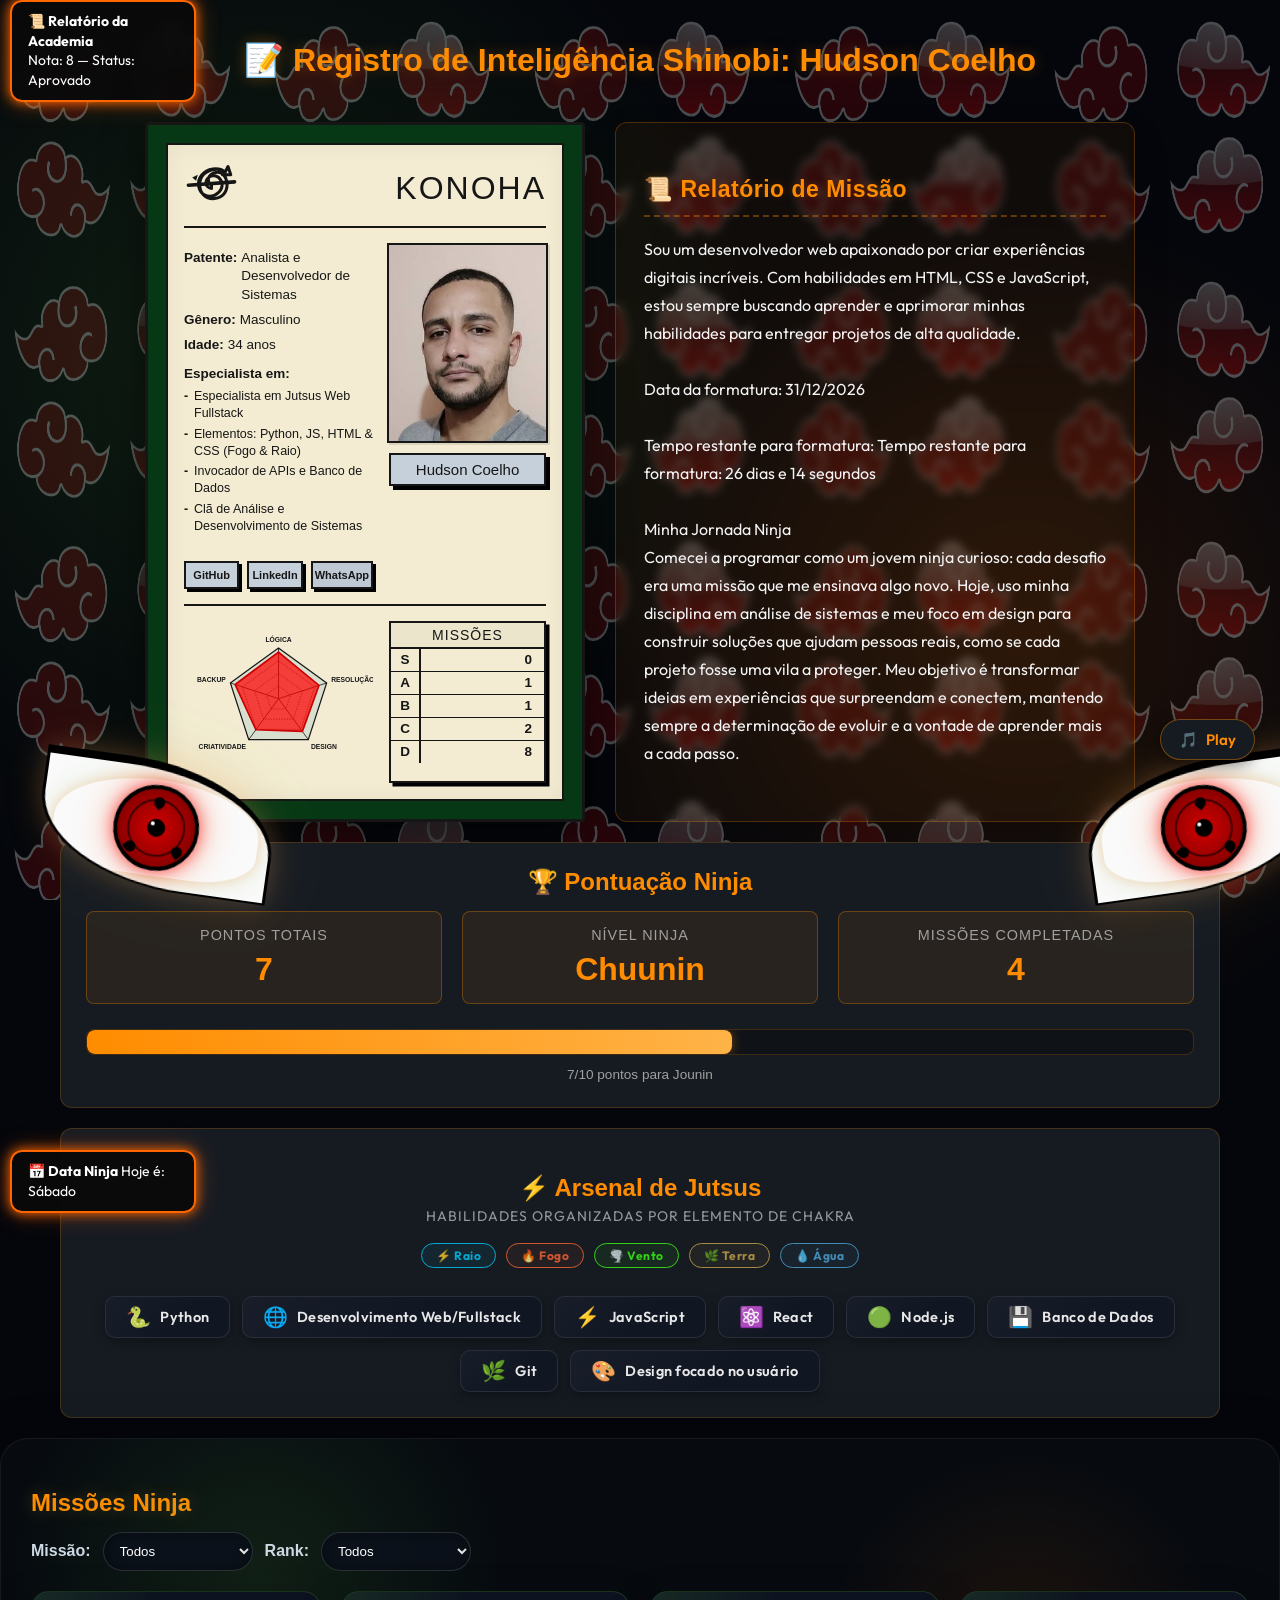
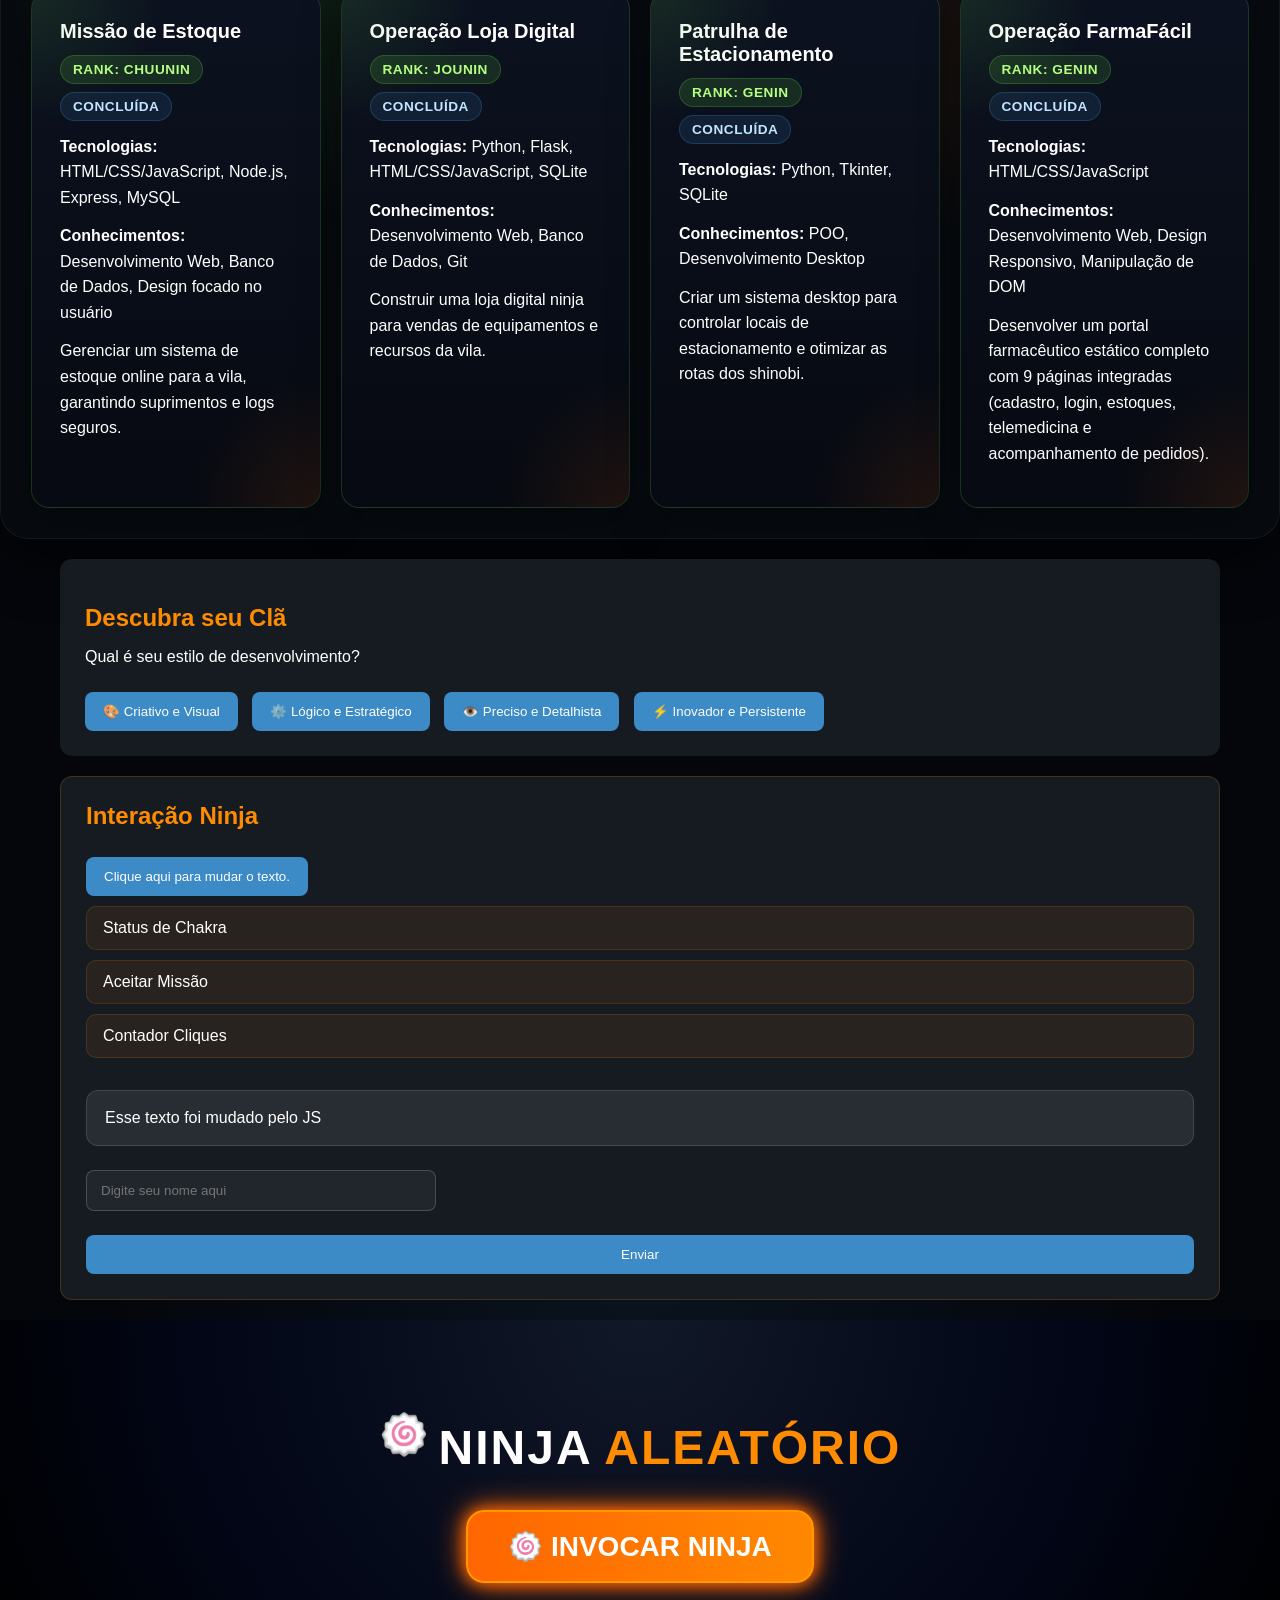
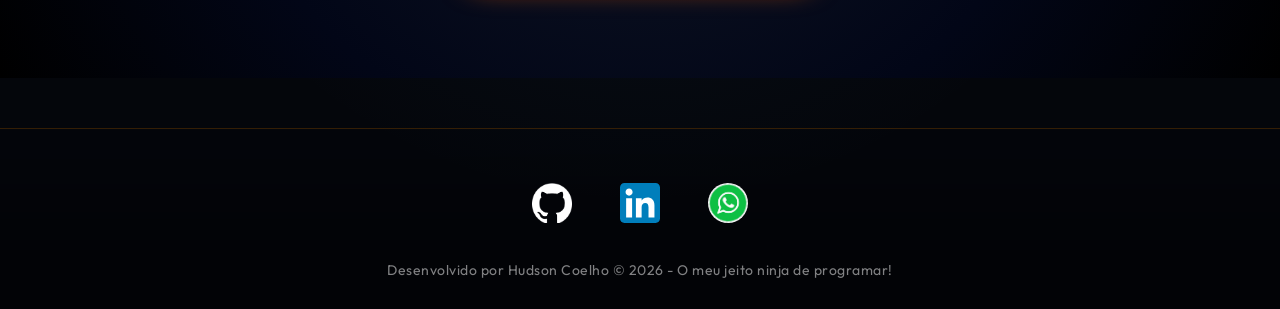
==== Portfolio/index.html @ ee10dd97 "Move index.html para a raiz do Portfolio" ====
<!doctype html>
<html lang="pt-br">
  <head>
    <meta charset="UTF-8" />
    <meta name="viewport" content="width=device-width, initial-scale=1.0" />
    <title>Hudson Coelho</title>

    <link rel="stylesheet" href="/Portfolio/styles/styles.css" />
  </head>

  <body>
    <h1 class="main-dashboard-title">
      📝 Registro de Inteligência Shinobi: Hudson Coelho
    </h1>
    <div class="dashboard-container">
      <header class="databook-frame-container">
        <div class="databook-card">
          <!-- Cabeçalho do Card (Logo e Título) -->
          <div class="databook-header">
            <div class="databook-village-symbol">
              <svg
                viewBox="0 0 100 100"
                class="konoha-svg"
                xmlns="http://www.w3.org/2000/svg"
              >
                <path
                  d="M 50,50 C 45,50 40,45 40,40 C 40,32 48,25 56,27 C 66,29 72,40 68,50 C 64,60 50,68 38,62 C 26,56 22,38 32,26 C 42,14 62,10 75,20 L 80,10 L 85,25 L 70,25 L 75,20 C 64,12 46,14 36,24 C 26,34 26,52 36,62 C 46,72 66,70 74,58 C 82,46 78,28 68,22 C 60,18 48,22 45,30 C 42,38 48,44 50,42 Z"
                  fill="none"
                  stroke="#161616"
                  stroke-width="5.5"
                  stroke-linecap="round"
                  stroke-linejoin="round"
                />
                <polygon points="22,36 15,30 25,25" fill="#161616" />
                <line
                  x1="8"
                  y1="44"
                  x2="92"
                  y2="38"
                  stroke="#161616"
                  stroke-width="6.5"
                  stroke-linecap="round"
                />
              </svg>
            </div>
            <div class="databook-title">KONOHA</div>
          </div>

          <!-- Corpo do Card -->
          <div class="databook-body">
            <!-- Coluna Esquerda: Informações e Links de Equipe -->
            <div class="databook-left-col">
              <div class="databook-info">
                <p>
                  <span class="info-label">Patente:</span>
                  <span id="tituloProfissional" class="info-text"></span>
                </p>
                <p>
                  <span class="info-label">Gênero:</span>
                  <span class="info-text">Masculino</span>
                </p>
                <p>
                  <span class="info-label">Idade:</span>
                  <span class="info-text">34 anos</span>
                </p>

                <div class="databook-special">
                  <span class="special-title">Especialista em:</span>
                  <ul class="special-list">
                    <li>Especialista em Jutsus Web Fullstack</li>
                    <li>Elementos: Python, JS, HTML & CSS (Fogo & Raio)</li>
                    <li>Invocador de APIs e Banco de Dados</li>
                    <li>Clã de Análise e Desenvolvimento de Sistemas</li>
                  </ul>
                </div>
              </div>

              <!-- Links Sociais Estilizados -->
              <div class="databook-team">
                <a
                  href="https://github.com/hudsoncoelho"
                  target="_blank"
                  rel="noopener noreferrer"
                  class="team-member-card"
                  title="Ver GitHub (Sakura)"
                >
                  <span>GitHub</span>
                </a>
                <a
                  href="https://www.linkedin.com/in/hudson-coelho-silva"
                  target="_blank"
                  rel="noopener noreferrer"
                  class="team-member-card"
                  title="Ver LinkedIn"
                >
                  <span>LinkedIn</span>
                </a>
                <a
                  href="https://wa.me/5537999538632"
                  target="_blank"
                  rel="noopener noreferrer"
                  class="team-member-card team-member-blank"
                  title="Falar no WhatsApp"
                >
                  <span>WhatsApp</span>
                </a>
              </div>
            </div>

            <!-- Coluna Direita: Foto de Perfil e Placa de Nome -->
            <div class="databook-right-col">
              <div class="databook-photo-container">
                <img src="/Portfolio/img/perfil.jpg" alt="Hudson Coelho" />
              </div>
              <div class="databook-name-plate">
                <span id="meuNome"></span>
              </div>
            </div>
          </div>

          <!-- Rodapé do Card (Gráfico de Habilidades & Missões) -->
          <div class="databook-footer">
            <!-- Gráfico Pentagonal de Habilidades (Radar Chart) -->
            <div class="databook-radar-container">
              <svg viewBox="-40 -15 280 240" class="radar-svg">
                <!-- Grade do pentágono: Nível 4 (Externo) -->
                <polygon
                  points="100,25 171.3,76.8 144.1,160.7 55.9,160.7 28.7,76.8"
                  fill="rgba(196, 214, 204, 0.55)"
                  stroke="#161616"
                  stroke-width="1.8"
                />
                <!-- Grade do pentágono: Nível 3 -->
                <polygon
                  points="100,43.75 153.5,82.6 133.1,145.5 66.9,145.5 46.5,82.6"
                  fill="none"
                  stroke="#161616"
                  stroke-width="1"
                  stroke-dasharray="2,2"
                />
                <!-- Grade do pentágono: Nível 2 -->
                <polygon
                  points="100,62.5 135.7,88.4 122,130.3 78,130.3 64.3,88.4"
                  fill="none"
                  stroke="#161616"
                  stroke-width="1"
                  stroke-dasharray="2,2"
                />
                <!-- Grade do pentágono: Nível 1 -->
                <polygon
                  points="100,81.25 117.8,94.2 111,115.2 89,115.2 82.2,94.2"
                  fill="none"
                  stroke="#161616"
                  stroke-width="1"
                  stroke-dasharray="2,2"
                />

                <!-- Linhas de Eixo (Spokes) -->
                <line
                  x1="100"
                  y1="100"
                  x2="100"
                  y2="25"
                  stroke="#161616"
                  stroke-width="1.2"
                />
                <line
                  x1="100"
                  y1="100"
                  x2="171.3"
                  y2="76.8"
                  stroke="#161616"
                  stroke-width="1.2"
                />
                <line
                  x1="100"
                  y1="100"
                  x2="144.1"
                  y2="160.7"
                  stroke="#161616"
                  stroke-width="1.2"
                />
                <line
                  x1="100"
                  y1="100"
                  x2="55.9"
                  y2="160.7"
                  stroke="#161616"
                  stroke-width="1.2"
                />
                <line
                  x1="100"
                  y1="100"
                  x2="28.7"
                  y2="76.8"
                  stroke="#161616"
                  stroke-width="1.2"
                />

                <!-- Polígono Vermelho das Estatísticas Reais -->
                <polygon
                  id="radar-value-poly"
                  points="100,32.5 157.1,81.5 137,151 66.5,146.1 32.9,78.2"
                  fill="rgba(255, 0, 0, 0.72)"
                  stroke="#cc0000"
                  stroke-width="2.5"
                  stroke-linejoin="round"
                />

                <!-- Rótulos dos Eixos (Textos) -->
                <text x="100" y="16" text-anchor="middle" class="radar-label">
                  LÓGICA
                </text>
                <text x="178" y="75" text-anchor="start" class="radar-label">
                  RESOLUÇÃO DE PROBLEMAS
                </text>
                <text x="148" y="174" text-anchor="start" class="radar-label">
                  DESIGN
                </text>
                <text x="52" y="174" text-anchor="end" class="radar-label">
                  CRIATIVIDADE
                </text>
                <text x="22" y="75" text-anchor="end" class="radar-label">
                  BACKUP
                </text>
              </svg>
            </div>

            <!-- Tabela de Missões -->
            <div class="databook-missions-container">
              <div class="missions-title">MISSÕES</div>
              <table class="missions-table">
                <tbody>
                  <tr>
                    <td class="m-rank">S</td>
                    <td id="m-s-count" class="m-val">0</td>
                  </tr>
                  <tr>
                    <td class="m-rank">A</td>
                    <td id="m-a-count" class="m-val">0</td>
                  </tr>
                  <tr>
                    <td class="m-rank">B</td>
                    <td id="m-b-count" class="m-val">0</td>
                  </tr>
                  <tr>
                    <td class="m-rank">C</td>
                    <td id="m-c-count" class="m-val">0</td>
                  </tr>
                  <tr>
                    <td class="m-rank">D</td>
                    <td id="m-d-count" class="m-val">0</td>
                  </tr>
                </tbody>
              </table>
            </div>
          </div>
        </div>
      </header>

      <main class="bio-main-col">
        <section id="bioCompleto">
          <div class="bio-wrapper">
            <h2 class="bio-destaque-titulo">📜 Relatório de Missão</h2>
            <p id="textoBioCompleto"></p>
          </div>
        </section>
      </main>
    </div>

    <section id="pontuacao-ninja">
      <h2>🏆 Pontuação Ninja</h2>
      <div class="ninja-stats">
        <div class="stat-box">
          <p class="stat-label">Pontos Totais</p>
          <p class="stat-valor" id="pontosTotais">0</p>
        </div>
        <div class="stat-box">
          <p class="stat-label">Nível Ninja</p>
          <p class="stat-valor" id="nivelNinja">Genin</p>
        </div>
        <div class="stat-box">
          <p class="stat-label">Missões Completadas</p>
          <p class="stat-valor" id="missoesCompletas">0</p>
        </div>
      </div>
      <div class="barra-progresso">
        <div class="barra-preenchida" id="barraProgresso"></div>
      </div>
      <p class="texto-progresso" id="textoProgresso"></p>
    </section>

    <section id="skills">
      <h2>⚡ Arsenal de Jutsus</h2>
      <p class="skills-subtitulo">
        Habilidades organizadas por Elemento de Chakra
      </p>
      <div class="skills-legenda">
        <span class="legenda-item legenda-raito">⚡ Raio</span>
        <span class="legenda-item legenda-katon">🔥 Fogo</span>
        <span class="legenda-item legenda-fuuton">🌪️ Vento</span>
        <span class="legenda-item legenda-doton">🌿 Terra</span>
        <span class="legenda-item legenda-suiton">💧 Água</span>
      </div>
      <div id="minhasSkills"></div>
    </section>

    <section id="projetos">
      <h2>Missões Ninja</h2>
      <div class="filtros-missao">
        <label for="filtroStatus">Missão:</label>
        <select id="filtroStatus">
          <option value="Todos">Todos</option>
        </select>

        <label for="filtroRank">Rank:</label>
        <select id="filtroRank">
          <option value="Todos">Todos</option>
        </select>
      </div>
      <div id="containerProjetos"></div>
    </section>

    <section id="quiz">
      <h2>Descubra seu Clã</h2>
      <p>Qual é seu estilo de desenvolvimento?</p>

      <button id="btn-visual">🎨 Criativo e Visual</button>
      <button id="btn-logica">⚙️ Lógico e Estratégico</button>
      <button id="btn-hyuga">👁️ Preciso e Detalhista</button>
      <button id="btn-uzumaki">⚡ Inovador e Persistente</button>

      <div id="resultado-quiz"></div>
    </section>
    <section id="interacao">
      <h2>Interação Ninja</h2>
      <button id="mudaTexto">Clique aqui para mudar o texto.</button>

      <div class="bloco-paragrafos">
        <p class="paragrafo">Status de Chakra</p>
        <p class="paragrafo">Aceitar Missão</p>
        <p class="paragrafo">Contador Cliques</p>
      </div>

      <div class="caixa-input">
        <div id="caixa">Sou uma caixa</div>
        <input
          type="text"
          id="nome"
          name="usuario"
          placeholder="Digite seu nome aqui"
        />
        <button id="enviar">Enviar</button>
      </div>
    </section>

    <section class="secaoNaruto">
      <div class="topoNaruto">
        <div class="simboloFolha">🍥</div>

        <h2>NINJA <span>ALEATÓRIO</span></h2>
      </div>

      <button id="btnNinja">🍥 INVOCAR NINJA</button>

      <p id="statusNinja"></p>

      <div id="ninja"></div>

      <div class="olhos">
        <div class="olho direito">
          <div class="sharingan">
            <div class="pupila"></div>
            <div class="tomoe t1"></div>
            <div class="tomoe t2"></div>
            <div class="tomoe t3"></div>
          </div>
        </div>
        <div class="olho esquerdo">
          <div class="sharingan">
            <div class="pupila"></div>
            <div class="tomoe t1"></div>
            <div class="tomoe t2"></div>
            <div class="tomoe t3"></div>
          </div>
        </div>
      </div>
    </section>

    <footer>
      <a
        href="https://github.com/hudsoncoelho"
        target="_blank"
        rel="noopener noreferrer"
      >
        <img src="/Portfolio/img/github-mark-white.png" alt="GitHub" />
      </a>

      <a
        href="https://www.linkedin.com/in/hudson-coelho-silva"
        target="_blank"
        rel="noopener noreferrer"
      >
        <img src="/Portfolio/img/LinkedIn_icon.svg" alt="LinkedIn" />
      </a>

      <a
        href="https://wa.me/5537999538632"
        target="_blank"
        rel="noopener noreferrer"
      >
        <img
          src="/Portfolio/img/whatsapp.jpg"
          alt="WhatsApp"
          style="border-radius: 50%"
        />
      </a>
    </footer>
    <div class="footer-bottom">
      <p>
        Desenvolvido por Hudson Coelho &copy; 2026 - O meu jeito ninja de
        programar!
      </p>
    </div>

    <!-- Controle de Música Ninja -->
    <audio id="bgMusic" loop>
      <source src="/Portfolio/audio/tema-pain.mp3" type="audio/mpeg" />
    </audio>
    <button id="btnMusic" class="music-btn" title="Tocar Tema do Pain">
      <span class="music-icon">🎵</span>
      <span class="music-text">Play</span>
    </button>

    <script src="/Portfolio/scripts/script.js"></script>
  </body>
</html>
---- Portfolio/styles/styles.css ----
@import url("https://fonts.googleapis.com/css2?family=Permanent+Marker&family=Outfit:wght@300;400;600;800&display=swap");

:root {
  --db-bg: #f3ecd2;
  --db-border: #161616;
  --db-green: #073815;
  --db-accent: #ff3b30;
  --db-blue-gray: #c5d0db;
  --db-font-brush: "Permanent Marker", cursive, sans-serif;
}

/* ───────────────── GERAL ───────────────── */

body {
  position: relative;
  color: white;
  background-color: #04060b;
  background-image:
    radial-gradient(
      circle at 20% 10%,
      rgba(91, 190, 66, 0.14),
      transparent 15%
    ),
    radial-gradient(
      circle at 80% 18%,
      rgba(255, 102, 0, 0.12),
      transparent 14%
    ),
    radial-gradient(circle at 50% 82%, rgba(60, 138, 198, 0.1), transparent 18%);
  font-family: Arial, sans-serif;
  margin: 0;
  padding: 0;
  min-height: 100vh;
  overflow-x: hidden;
}

body::before {
  content: "";
  position: fixed;
  inset: 0;
  background-image:
    linear-gradient(135deg, rgba(255, 255, 255, 0.03) 1px, transparent 1px),
    linear-gradient(225deg, rgba(255, 255, 255, 0.03) 1px, transparent 1px);
  opacity: 0.18;
  pointer-events: none;
  z-index: -2;
}

body::after {
  content: "";
  position: fixed;
  inset: 0;
  pointer-events: none;
  z-index: -1;
  background-image: url("../img/akatsuki-clouds.jpg");
  background-repeat: repeat;
  background-size: 260px 260px;
  background-position: center top;
  opacity: 0.28;
  filter: blur(0.6px);
  mix-blend-mode: screen;
}

/* ───────────────── CONTEÚDO ───────────────── */

main,
section {
  position: relative;
  padding: 30px 60px;
}

#bioCompleto {
  font-family: "Outfit", sans-serif;
  background: rgba(255, 140, 0, 0.08);
  border: 1px solid rgba(255, 140, 0, 0.2);
  border-radius: 24px;
  margin: 30px 60px;
  padding: 28px;
  box-shadow: 0 18px 45px rgba(0, 0, 0, 0.18);
}

#textoBioCompleto {
  white-space: pre-line;
  line-height: 1.75;
  color: #f4f4f4;
  margin: 0;
}

/* ───────────────── TÍTULOS ───────────────── */

h1 {
  color: #ff8c00;
  font-size: 42px;
  margin-bottom: 10px;
}

h2 {
  color: #ff8c00;
  margin-bottom: 15px;
}

/* ───────────────── LINKS ───────────────── */

a {
  color: white;
  text-decoration: none;
}

a:hover {
  color: #ff8c00;
}

/* ───────────────── QUIZ ───────────────── */

#quiz {
  background-color: #161b22;
  border-radius: 12px;
  margin: 20px 60px;
  padding: 25px;
}

#quiz button {
  padding: 12px 18px;
  margin-right: 10px;
  margin-top: 10px;

  border: none;
  border-radius: 8px;

  background-color: #3c8ac6;
  color: white;

  cursor: pointer;
  transition: 0.3s;
}

#quiz button:hover {
  background-color: #ff8c00;
}

#interacao {
  background-color: #161b22;
  border-radius: 12px;
  margin: 20px 60px;
  padding: 25px;
  border: 1px solid rgba(255, 140, 0, 0.2);
}

#interacao h2 {
  color: #ff8c00;
  margin-top: 0;
}

#interacao button,
#interacao input {
  margin-top: 12px;
}

#interacao button {
  padding: 12px 18px;
  border: none;
  border-radius: 8px;
  background-color: #3c8ac6;
  color: white;
  cursor: pointer;
  transition: 0.3s;
}

#interacao button:hover {
  background-color: #ff8c00;
}

#interacao input {
  display: block;
  width: 100%;
  max-width: 320px;
  padding: 12px 14px;
  margin-top: 12px;
  border-radius: 8px;
  border: 1px solid rgba(255, 255, 255, 0.18);
  background-color: rgba(255, 255, 255, 0.05);
  color: white;
}

.paragrafo {
  margin: 10px 0;
  padding: 12px 16px;
  background: rgba(255, 140, 0, 0.08);
  border: 1px solid rgba(255, 140, 0, 0.15);
  border-radius: 10px;
  cursor: pointer;
  transition:
    transform 0.2s ease,
    background-color 0.2s ease,
    color 0.2s ease;
}

.paragrafo:hover {
  transform: translateX(4px);
  background-color: rgba(255, 140, 0, 0.16);
}

.paragrafo.ativo {
  background-color: rgba(255, 102, 0, 0.3);
  color: #fff;
}

#caixa {
  margin-top: 16px;
  padding: 18px;
  border-radius: 12px;
  background: rgba(255, 255, 255, 0.08);
  border: 1px solid rgba(255, 255, 255, 0.12);
  color: #fff;
}

.caixa-input {
  margin-top: 16px;
  display: flex;
  flex-direction: column;
  gap: 12px;
}

/* ───────────────── PONTUAÇÃO NINJA ───────────────── */

#pontuacao-ninja {
  background-color: #161b22;
  border-radius: 12px;
  margin: 20px 60px;
  padding: 25px;
  border: 1px solid rgba(255, 140, 0, 0.2);
}

#pontuacao-ninja h2 {
  text-align: center;
  margin-top: 0;
  color: #ff8c00;
}

.ninja-stats {
  display: flex;
  gap: 20px;
  margin-bottom: 25px;
  justify-content: space-around;
}

.stat-box {
  background: rgba(255, 140, 0, 0.08);
  border: 1px solid rgba(255, 140, 0, 0.3);
  border-radius: 8px;
  padding: 15px 20px;
  text-align: center;
  flex: 1;
  min-width: 150px;
}

.stat-label {
  margin: 0;
  font-size: 0.9rem;
  color: #a0a0a0;
  text-transform: uppercase;
  letter-spacing: 1px;
}

.stat-valor {
  margin: 8px 0 0 0;
  font-size: 2rem;
  font-weight: bold;
  color: #ff8c00;
}

.barra-progresso {
  background-color: rgba(0, 0, 0, 0.3);
  border-radius: 8px;
  height: 24px;
  margin-bottom: 12px;
  overflow: hidden;
  border: 1px solid rgba(255, 140, 0, 0.2);
}

.barra-preenchida {
  background: linear-gradient(90deg, #ff8c00, #ffb347);
  height: 100%;
  width: 0%;
  transition: width 0.4s ease;
  border-radius: 8px;
  box-shadow: 0 0 12px rgba(255, 140, 0, 0.4);
}

.texto-progresso {
  text-align: center;
  font-size: 0.85rem;
  color: #a0a0a0;
  margin: 0;
}

/* ───────────────── SKILLS ───────────────── */

#minhasSkills {
  display: flex;
  flex-wrap: wrap;
  gap: 10px;
}

/* ───────────────── PROJETOS ───────────────── */

#containerProjetos {
  display: grid;

  grid-template-columns: repeat(auto-fit, minmax(280px, 1fr));

  gap: 20px;
}

#projetos h2 {
  color: #ff8c00;
}

.filtros-missao {
  display: flex;
  flex-wrap: wrap;
  gap: 12px;
  align-items: center;
  margin-bottom: 20px;
}

.filtros-missao label {
  color: #cdd9e5;
  font-weight: 600;
}

.filtros-missao select {
  background: rgba(12, 18, 28, 0.95);
  color: #fff;
  border: 1px solid rgba(255, 255, 255, 0.12);
  padding: 10px 12px;
  border-radius: 999px;
  min-width: 150px;
  box-shadow: inset 0 0 20px rgba(0, 0, 0, 0.35);
}

#projetos {
  background: rgba(8, 12, 18, 0.92);
  border: 1px solid rgba(255, 255, 255, 0.06);
  border-radius: 28px;
  box-shadow: 0 20px 60px rgba(0, 0, 0, 0.35);
  padding: 30px;
}

#projetos h2 {
  color: #ff8c00;
  text-shadow: 0 0 18px rgba(255, 209, 102, 0.25);
}

#projetos::before {
  content: "";
  position: absolute;
  inset: 0;
  pointer-events: none;
  background:
    radial-gradient(
      circle at 20% 20%,
      rgba(91, 190, 66, 0.12),
      transparent 22%
    ),
    radial-gradient(circle at 80% 30%, rgba(255, 102, 0, 0.1), transparent 18%);
  border-radius: 28px;
}

.filtros-missao {
  position: relative;
  z-index: 1;
}

/* ───────────────── CARDS ───────────────── */

.missao-card {
  position: relative;
  overflow: hidden;
  background: linear-gradient(
    180deg,
    rgba(12, 18, 32, 0.98),
    rgba(7, 10, 18, 0.95)
  );
  padding: 28px;
  border-radius: 18px;
  border: 1px solid rgba(91, 190, 66, 0.22);
  box-shadow: 0 18px 42px rgba(0, 0, 0, 0.35);
  transition:
    transform 0.35s ease,
    border-color 0.3s ease,
    box-shadow 0.3s ease;
  backdrop-filter: blur(4px);
}

.missao-card::before {
  content: "";
  position: absolute;
  inset: 0;
  background:
    radial-gradient(
      circle at top left,
      rgba(91, 190, 66, 0.14),
      transparent 22%
    ),
    radial-gradient(
      circle at bottom right,
      rgba(255, 102, 0, 0.1),
      transparent 22%
    );
  pointer-events: none;
}

.missao-card:hover {
  transform: translateY(-8px) scale(1.01);
  border-color: rgba(91, 190, 66, 0.5);
  box-shadow: 0 20px 54px rgba(0, 0, 0, 0.45);
}

.missao-header {
  display: flex;
  justify-content: space-between;
  align-items: flex-start;
  gap: 12px;
  flex-wrap: wrap;
}

.missao-header h3 {
  margin: 0;
  font-size: 1.25rem;
}

.missao-badges {
  display: flex;
  flex-wrap: wrap;
  gap: 8px;
}

.badge {
  display: inline-flex;
  align-items: center;
  justify-content: center;
  padding: 6px 12px;
  border-radius: 999px;
  font-size: 0.85rem;
  font-weight: 700;
  letter-spacing: 0.04em;
  text-transform: uppercase;
  border: 1px solid rgba(255, 255, 255, 0.12);
}

.badge-rank {
  background: rgba(91, 190, 66, 0.16);
  color: #b5ff82;
  border-color: rgba(91, 190, 66, 0.28);
}

.badge-status {
  background: rgba(60, 138, 198, 0.14);
  color: #c4e5ff;
  border-color: rgba(60, 138, 198, 0.28);
}

.badge-status.ativa {
  background: rgba(255, 102, 0, 0.16);
  color: #ffd98f;
  border-color: rgba(255, 102, 0, 0.28);
}

.badge-status.em-andamento {
  background: rgba(255, 255, 255, 0.08);
  color: #ffffff;
  border-color: rgba(255, 255, 255, 0.18);
}

.badge-status.concluida {
  background: rgba(0, 255, 112, 0.16);
  color: #8fff9b;
  border-color: rgba(0, 255, 112, 0.28);
}

.missao-detalhes p {
  margin: 0.8rem 0;
  line-height: 1.6;
}

/* ───────────────── FOOTER ───────────────── */

footer {
  display: flex;
  justify-content: center;
  align-items: center;

  margin-top: 40px;
  padding: 20px;
}

footer a {
  margin: 20px;
  text-align: center;
}

footer img {
  width: 40px;
  height: 40px;

  transition: 0.3s;
}

footer img:hover {
  transform: scale(1.1);
}

/* ───────────────── RESPONSIVIDADE ───────────────── */

@media (max-width: 768px) {
  main,
  section {
    padding: 20px;
  }

  #quiz {
    margin: 20px;
  }

  h1 {
    font-size: 32px;
  }
}

/* =========================
   DATABOOK CARD SYSTEM
   ========================= */

.databook-frame-container {
  display: flex;
  justify-content: center;
  align-items: center;
  padding: 18px;
  background-color: var(--db-green);
  border: 3px solid var(--db-border);
  max-width: 440px;
  margin: 30px auto;
  box-shadow: 0 15px 40px rgba(0, 0, 0, 0.5);
  border-radius: 4px;
}

.databook-card {
  width: 100%;
  background-color: var(--db-bg);
  border: 2px solid var(--db-border);
  padding: 16px;
  color: var(--db-border);
  box-shadow: inset 0 0 25px rgba(0, 0, 0, 0.05);
  position: relative;
  box-sizing: border-box;
}

/* HEADER SECTION (Logo & Title) */
.databook-header {
  display: flex;
  justify-content: space-between;
  align-items: center;
  border-bottom: 2px solid var(--db-border);
  padding-bottom: 10px;
  margin-bottom: 15px;
}

.databook-village-symbol {
  width: 55px;
  height: 55px;
  display: flex;
  align-items: center;
  justify-content: center;
}

.konoha-svg {
  width: 100%;
  height: 100%;
}

.databook-title {
  font-family: var(--db-font-brush);
  font-size: 32px;
  letter-spacing: 2px;
  color: var(--db-border);
  line-height: 1;
}

/* BODY SECTION */
.databook-body {
  display: flex;
  justify-content: space-between;
  gap: 16px;
  margin-bottom: 15px;
}

.databook-left-col {
  width: 53%;
  display: flex;
  flex-direction: column;
  justify-content: space-between;
}

.databook-right-col {
  width: 44%;
  display: flex;
  flex-direction: column;
  align-items: center;
  justify-content: flex-start;
}

/* INFO BLOCK */
.databook-info {
  font-family: "Arial", sans-serif;
  font-size: 13.5px;
  line-height: 1.4;
  color: var(--db-border);
  margin-bottom: 12px;
}

.databook-info p {
  margin: 6px 0;
  display: flex;
  justify-content: flex-start;
  align-items: baseline;
  gap: 4px;
}

.info-label {
  font-weight: bold;
}

.info-text {
  font-weight: normal;
}

/* SPECIAL ATTRIBUTES LIST */
.databook-special {
  margin-top: 10px;
  text-align: left;
}

.special-title {
  font-family: "Arial", sans-serif;
  font-weight: bold;
  display: block;
  margin-bottom: 4px;
}

.special-list {
  list-style-type: none;
  padding-left: 0;
  margin: 0;
  font-size: 12.5px;
  line-height: 1.35;
}

.special-list li {
  position: relative;
  padding-left: 10px;
  margin-bottom: 4px;
}

.special-list li::before {
  content: "-";
  position: absolute;
  left: 0;
  font-weight: bold;
}

/* TEAM MEMBER BOXES (Social Links) */
.databook-team {
  display: flex;
  gap: 8px;
  margin-top: 10px;
}

.team-member-card {
  flex: 1;
  background-color: var(--db-blue-gray);
  border: 2px solid var(--db-border);
  padding: 6px 2px;
  text-align: center;
  font-family: "Arial", sans-serif;
  font-weight: bold;
  font-size: 11px;
  color: var(--db-border) !important;
  box-shadow: 3px 3px 0px rgba(0, 0, 0, 1);
  text-decoration: none;
  transition: all 0.15s ease-in-out;
  display: flex;
  align-items: center;
  justify-content: center;
  white-space: nowrap;
}

.team-member-card span {
  color: var(--db-border) !important;
}

.team-member-card:hover {
  transform: translate(-1.5px, -1.5px);
  box-shadow: 4.5px 4.5px 0px rgba(0, 0, 0, 1);
  background-color: #dbe5ee;
}

.team-member-card:active {
  transform: translate(1.5px, 1.5px);
  box-shadow: 1px 1px 0px rgba(0, 0, 0, 1);
}

/* Blank Team Card styled exactly like the third gray box in the image */
.team-member-blank {
  background-color: #bec9d4;
}

/* PHOTO & NAME PLATE */
.databook-photo-container {
  width: 100%;
  border: 2px solid var(--db-border);
  background-color: #fff;
  aspect-ratio: 4 / 5;
  overflow: hidden;
  box-shadow: 2px 2px 0px rgba(0, 0, 0, 0.1);
  margin-bottom: 10px;
}

.databook-photo-container img {
  width: 100% !important;
  height: 100% !important;
  border-radius: 0 !important;
  border: none !important;
  object-fit: cover;
  display: block;
}

.databook-name-plate {
  width: 100%;
  background-color: var(--db-blue-gray);
  border: 2px solid var(--db-border);
  padding: 6px 4px;
  box-shadow: 4px 4px 0px rgba(0, 0, 0, 1);
  text-align: center;
  box-sizing: border-box;
}

.databook-name-plate span {
  font-family: var(--db-font-brush);
  font-size: 15px;
  color: var(--db-border);
  font-weight: normal;
  display: block;
}

/* FOOTER SECTION (Radar & Missions) */
.databook-footer {
  display: flex;
  justify-content: space-between;
  align-items: stretch;
  gap: 16px;
  border-top: 2px solid var(--db-border);
  padding-top: 15px;
  margin-top: 10px;
}

.databook-radar-container {
  width: 53%;
  display: flex;
  align-items: center;
  justify-content: center;
}

.radar-svg {
  width: 100%;
  height: auto;
  max-width: 220px;
}

.radar-label {
  font-family: var(--db-font-brush);
  font-size: 10px;
  fill: var(--db-border);
  font-weight: bold;
}

/* MISSIONS TABLE */
.databook-missions-container {
  width: 44%;
  border: 2px solid var(--db-border);
  background-color: var(--db-bg);
  box-shadow: 3.5px 3.5px 0px rgba(0, 0, 0, 1);
  display: flex;
  flex-direction: column;
  box-sizing: border-box;
}

.missions-title {
  font-family: var(--db-font-brush);
  font-size: 14px;
  letter-spacing: 1px;
  border-bottom: 2px solid var(--db-border);
  width: 100%;
  text-align: center;
  padding: 4px 0;
  background-color: rgba(0, 0, 0, 0.03);
}

.missions-table {
  width: 100%;
  border-collapse: collapse;
}

.missions-table tbody {
  display: table-row-group;
}

.missions-table tr {
  box-sizing: border-box;
}

.missions-table tr:not(:last-child) {
  border-bottom: 1.5px solid var(--db-border);
}

.missions-table td {
  padding: 3.5px 6px;
  font-size: 13.5px;
  font-weight: bold;
}

.m-rank {
  font-family: var(--db-font-brush);
  border-right: 2px solid var(--db-border);
  width: 20px;
  text-align: center;
  font-size: 14px;
  padding: 3.5px 4px !important;
}

.m-val {
  text-align: right;
  padding-right: 12px !important;
}

/* ==================================
   RESPONSIVIDADE DO DATABOOK CARD
   ================================== */
@media (max-width: 550px) {
  .databook-frame-container {
    max-width: 92%;
    padding: 10px;
    margin: 20px auto;
  }

  .databook-card {
    padding: 12px;
  }

  .databook-body {
    flex-direction: column;
    gap: 16px;
  }

  .databook-left-col {
    width: 100%;
  }

  .databook-right-col {
    width: 70%;
    margin: 0 auto;
    order: -1; /* Coloca a foto acima do texto no mobile */
  }

  .databook-footer {
    flex-direction: column;
    align-items: center;
    gap: 20px;
  }

  .databook-radar-container {
    width: 100%;
    max-width: 220px;
  }

  .databook-missions-container {
    width: 100%;
    max-width: 180px;
  }
}

/* =========================
   SEÇÃO NARUTO
========================= */

.secaoNaruto {
  position: relative;

  display: flex;
  flex-direction: column;
  align-items: center;

  padding: 60px 20px;

  overflow: hidden;

  background: radial-gradient(
    circle at top,
    #111827 0%,
    #020617 60%,
    #000 100%
  );
}

/* =========================
   TÍTULO
========================= */

.topoNaruto {
  display: flex;
  align-items: center;
  gap: 10px;

  margin-bottom: 20px;
}

.topoNaruto h2 {
  color: white;

  font-size: 48px;
  font-weight: bold;

  letter-spacing: 2px;
}

.topoNaruto span {
  color: #ff8c00;
}

.simboloFolha {
  font-size: 40px;
}

/* =========================
   BOTÃO
========================= */

#btnNinja {
  background: linear-gradient(90deg, #ff6600, #ff8800);

  color: white;

  border: 2px solid #ff9900;

  padding: 18px 40px;

  border-radius: 18px;

  font-size: 28px;
  font-weight: bold;

  cursor: pointer;

  transition: 0.3s;

  box-shadow:
    0 0 15px #ff6600,
    0 0 30px #ff6600;
}

#btnNinja:hover {
  transform: scale(1.05);

  box-shadow:
    0 0 20px #ff8800,
    0 0 50px #ff6600;
}

/* =========================
   STATUS
========================= */

#statusNinja {
  color: white;

  margin-top: 15px;

  font-size: 20px;
}

/* =========================
   CARD
========================= */

.cardNaruto {
  margin-top: 30px;

  width: 900px;
  max-width: 95%;

  background: rgba(10, 15, 30, 0.95);

  border: 3px solid #ff6600;

  border-radius: 25px;

  padding: 30px;

  display: flex;
  gap: 30px;
  align-items: center;

  box-shadow: 0 0 25px #ff6600;
}

/* =========================
   IMAGEM
========================= */

.cardNaruto img {
  width: 320px;

  aspect-ratio: 1 / 1;

  object-fit: cover;

  border-radius: 20px;

  border: 3px solid #ff6600;

  box-shadow: 0 0 20px #ff6600;
}

/* =========================
   INFORMAÇÕES
========================= */

.infoNaruto {
  flex: 1;

  color: white;
}

.infoNaruto h2 {
  color: #39ff14;

  font-size: 42px;

  margin-bottom: 25px;
}

.infoNaruto p {
  font-size: 24px;

  margin: 14px 0;

  line-height: 1.4;
}

.infoNaruto strong {
  color: #ffffff;
}

/* =========================
   OLHOS SHARINGAN
========================= */

.olhos {
  position: fixed;

  bottom: 20px;

  left: 0;

  width: 100%;

  display: flex;

  justify-content: space-between;

  align-items: flex-end;

  padding: 0 40px;

  pointer-events: none;

  z-index: 9999;
}

/* =========================
   FORMATO DOS OLHOS
========================= */

.olho {
  position: relative;
  width: 230px;
  height: 120px;

  background: #fafafa;

  border-top: 8px solid #000;
  border-left: 3px solid #000;
  border-right: 3px solid #000;
  border-bottom: 2px solid #000;

  overflow: hidden;

  display: flex;
  justify-content: center;
  align-items: center;

  box-shadow:
    0 0 24px rgba(255, 255, 255, 0.1),
    0 0 40px rgba(255, 102, 0, 0.2),
    0 0 80px rgba(91, 190, 66, 0.08);
}

.olho::before {
  content: "";
  position: absolute;
  inset: -18px;
  border-radius: 60% 60% 50% 50%;
  background: radial-gradient(
    circle at 50% 50%,
    rgba(255, 102, 0, 0.25),
    transparent 50%
  );
  filter: blur(12px);
  opacity: 0.8;
  animation: pulsarEnergia 3.8s ease-in-out infinite;
  pointer-events: none;
}

.olho::after {
  content: "";
  position: absolute;
  inset: 12px;
  border-radius: 80% 80% 50% 50%;
  border: 1px solid rgba(255, 255, 255, 0.12);
  box-shadow:
    0 0 14px rgba(255, 102, 0, 0.25),
    0 0 32px rgba(91, 190, 66, 0.16);
  animation: girarEnergia 12s linear infinite;
  pointer-events: none;
}

@keyframes pulsarEnergia {
  0%,
  100% {
    transform: scale(1);
    opacity: 0.85;
  }

  50% {
    transform: scale(1.09);
    opacity: 0.5;
  }
}

@keyframes girarEnergia {
  0% {
    transform: rotate(0deg);
  }

  100% {
    transform: rotate(360deg);
  }
}

/* OLHO ESQUERDO */

.olho.esquerdo {
  border-radius: 65% 0;

  transform: rotate(-8deg) translateY(10px);
}

/* OLHO DIREITO */

.olho.direito {
  border-radius: 0 65%;

  transform: rotate(8deg) translateY(10px);
}

/* =========================
   SHARINGAN
========================= */

.sharingan {
  width: 78px;
  height: 78px;

  background: radial-gradient(circle, #d10000 0%, #8b0000 70%, #3a0000 100%);

  border-radius: 50%;

  border: 4px solid #000;

  position: relative;

  display: flex;
  justify-content: center;
  align-items: center;

  box-shadow:
    0 0 15px rgba(255, 0, 0, 0.6),
    0 0 30px rgba(255, 0, 0, 0.25);
}

/* ANEL INTERNO */

.sharingan::before {
  content: "";

  position: absolute;

  width: 54px;
  height: 54px;

  border: 2px solid rgba(0, 0, 0, 0.6);

  border-radius: 50%;
}

/* =========================
   PUPILA
========================= */

.pupila {
  width: 18px;
  height: 18px;

  background: black;

  border-radius: 50%;

  position: absolute;
  top: 50%;
  left: 50%;
  transform: translate(-50%, -50%);

  z-index: 10;
  will-change: transform;
}

/* BRILHO */

.pupila::after {
  content: "";

  position: absolute;

  width: 4px;
  height: 4px;

  background: white;

  border-radius: 50%;

  top: 3px;
  left: 3px;
}

/* =========================
   TOMOES
========================= */

.tomoe {
  position: absolute;

  width: 11px;
  height: 11px;

  background: black;

  border-radius: 50% 50% 50% 0;
}

/* SUPERIOR */

.t1 {
  top: 8px;
  left: 50%;

  transform: translateX(-50%) rotate(-45deg);
}

/* ESQUERDA */

.t2 {
  bottom: 12px;
  left: 10px;

  transform: rotate(45deg);
}

/* DIREITA */

.t3 {
  bottom: 12px;
  right: 10px;

  transform: rotate(-45deg);
}

/* =========================
   RESPONSIVO
========================= */

@media (max-width: 768px) {
  .olhos {
    padding: 0 10px;
  }

  .olho {
    width: 130px;
    height: 70px;
  }

  .sharingan {
    width: 48px;
    height: 48px;
  }

  .pupila {
    width: 12px;
    height: 12px;
  }

  .tomoe {
    width: 6px;
    height: 6px;
  }
}

/* =========================================
   DASHBOARD SIDE-BY-SIDE GRID (Card + Bio)
   ========================================= */

.dashboard-container {
  display: flex;
  justify-content: center;
  align-items: stretch;
  gap: 30px;
  max-width: 1050px;
  margin: 40px auto 20px auto;
  padding: 0 30px;
  box-sizing: border-box;
}

.bio-main-col {
  flex: 1;
  padding: 0 !important;
  display: flex;
  align-items: stretch;
  box-sizing: border-box;
}

.bio-main-col #bioCompleto {
  margin: 0 !important;
  width: 100%;
  box-sizing: border-box;
  background: rgba(255, 140, 0, 0.05);
  border: 1px solid rgba(255, 140, 0, 0.25);
  border-radius: 12px;
  padding: 28px;
  box-shadow: 0 15px 35px rgba(0, 0, 0, 0.15);
  display: flex;
  align-items: center;
  backdrop-filter: blur(4px);
}

/* Override para o frame do card no flex container */
.dashboard-container .databook-frame-container {
  margin: 0 !important;
  flex: 0 0 440px;
  box-sizing: border-box;
}

/* Responsividade do Dashboard */
@media (max-width: 900px) {
  .dashboard-container {
    flex-direction: column;
    align-items: center;
    gap: 25px;
    padding: 0 20px;
  }

  .dashboard-container .databook-frame-container {
    flex: none;
    width: 100%;
    max-width: 440px;
    margin: 0 auto !important;
  }

  .bio-main-col {
    width: 100%;
    max-width: 440px;
  }

  .bio-main-col #bioCompleto {
    margin: 0 !important;
    padding: 24px;
  }
}

/* Estilização do título de destaque no pergaminho da Bio */
.bio-wrapper {
  display: flex;
  flex-direction: column;
  align-items: flex-start;
  width: 100%;
  text-align: left;
}

.bio-destaque-titulo {
  font-family: var(--db-font-brush);
  color: #ff8c00;
  font-size: 23px;
  margin-top: 0;
  margin-bottom: 18px;
  text-shadow: 0 0 10px rgba(255, 140, 0, 0.2);
  border-bottom: 2px dashed rgba(255, 140, 0, 0.35);
  padding-bottom: 12px;
  width: 100%;
  letter-spacing: 0.5px;
}

/* Título principal do Dashboard no topo da página */
.main-dashboard-title {
  text-align: center;
  font-family: var(--db-font-brush);
  color: #ff8c00;
  font-size: 32px;
  margin: 40px auto 10px auto;
  text-shadow: 0 0 15px rgba(255, 140, 0, 0.3);
  max-width: 90%;
  line-height: 1.3;
}

@media (max-width: 768px) {
  .main-dashboard-title {
    font-size: 24px;
    margin: 25px auto 5px auto;
  }
}

/* ===========================================
   HABILIDADES — PERGAMINHOS DE JUTSUS
   =========================================== */

#minhasSkills {
  display: flex;
  flex-wrap: wrap;
  gap: 12px;
  justify-content: center;
  margin-top: 20px;
  padding: 0 10px;
}

.jutsu-badge {
  background: rgba(18, 22, 36, 0.88);
  color: #e8e8e8;
  border: 1.5px solid rgba(255, 255, 255, 0.1);
  border-radius: 10px;
  padding: 10px 20px;
  font-family: "Outfit", sans-serif;
  font-weight: 600;
  font-size: 14.5px;
  display: flex;
  align-items: center;
  gap: 9px;
  cursor: default;
  transition:
    transform 0.25s ease,
    box-shadow 0.25s ease,
    border-color 0.25s ease;
  box-shadow: 0 4px 12px rgba(0, 0, 0, 0.3);
  position: relative;
  overflow: hidden;
}

/* Brilho sutil de pergaminho no fundo */
.jutsu-badge::before {
  content: "";
  position: absolute;
  inset: 0;
  background: linear-gradient(
    135deg,
    rgba(255, 255, 255, 0.03) 0%,
    transparent 60%
  );
  pointer-events: none;
  border-radius: inherit;
}

.jutsu-emoji {
  font-size: 20px;
  line-height: 1;
  flex-shrink: 0;
}

.jutsu-label {
  color: #e8e8e8;
  letter-spacing: 0.3px;
}

/* ── Auras de Chakra por Elemento ── */

/* ⚡ Raio (JavaScript) */
.jutsu-raito:hover {
  transform: translateY(-4px);
  border-color: #00ccff;
  box-shadow:
    0 0 18px rgba(0, 204, 255, 0.5),
    0 8px 20px rgba(0, 0, 0, 0.35);
}

/* 🔥 Fogo (React, Design) */
.jutsu-katon:hover {
  transform: translateY(-4px);
  border-color: #ff6633;
  box-shadow:
    0 0 18px rgba(255, 102, 51, 0.5),
    0 8px 20px rgba(0, 0, 0, 0.35);
}

/* 🌿 Terra (Banco de Dados, Git) */
.jutsu-doton:hover {
  transform: translateY(-4px);
  border-color: #cba84d;
  box-shadow:
    0 0 18px rgba(203, 168, 77, 0.5),
    0 8px 20px rgba(0, 0, 0, 0.35);
}

/* 🌪️ Vento (Python, Node.js) */
.jutsu-fuuton:hover {
  transform: translateY(-4px);
  border-color: #39ff14;
  box-shadow:
    0 0 18px rgba(57, 255, 20, 0.45),
    0 8px 20px rgba(0, 0, 0, 0.35);
}

/* 💧 Água (Fullstack/Web) */
.jutsu-suiton:hover {
  transform: translateY(-4px);
  border-color: #4da8da;
  box-shadow:
    0 0 18px rgba(77, 168, 218, 0.5),
    0 8px 20px rgba(0, 0, 0, 0.35);
}

/* Estado ativo (clique) */
.jutsu-badge:active {
  transform: translateY(0px) scale(0.97);
}

/* ===========================================
   SECTION #skills — ARSENAL DE JUTSUS
   =========================================== */

#skills {
  background-color: #161b22;
  border-radius: 12px;
  margin: 20px 60px;
  padding: 25px;
  border: 1px solid rgba(255, 140, 0, 0.2);
  text-align: center;
}

.skills-subtitulo {
  color: rgba(255, 255, 255, 0.55);
  font-family: "Outfit", sans-serif;
  font-size: 14px;
  margin-top: -10px;
  margin-bottom: 18px;
  letter-spacing: 1px;
  text-transform: uppercase;
}

/* Barra de Legenda dos Elementos */
.skills-legenda {
  display: flex;
  flex-wrap: wrap;
  justify-content: center;
  gap: 10px;
  margin-bottom: 28px;
}

.legenda-item {
  font-family: "Outfit", sans-serif;
  font-size: 12px;
  font-weight: 700;
  letter-spacing: 0.5px;
  padding: 4px 14px;
  border-radius: 20px;
  border: 1.5px solid currentColor;
  opacity: 0.8;
  transition: opacity 0.2s ease;
}

.legenda-item:hover {
  opacity: 1;
}

.legenda-raito {
  color: #00ccff;
  background: rgba(0, 204, 255, 0.08);
}
.legenda-katon {
  color: #ff6633;
  background: rgba(255, 102, 51, 0.08);
}
.legenda-fuuton {
  color: #39ff14;
  background: rgba(57, 255, 20, 0.08);
}
.legenda-doton {
  color: #cba84d;
  background: rgba(203, 168, 77, 0.08);
}
.legenda-suiton {
  color: #4da8da;
  background: rgba(77, 168, 218, 0.08);
}

/* ===========================================
   BOTÃO DE MÚSICA DE FUNDO
   =========================================== */

.music-btn {
  position: fixed;
  bottom: 140px;
  right: 25px;
  background-color: #161b22;
  color: #ff8c00;
  border: 1px solid rgba(255, 140, 0, 0.4);
  border-radius: 30px;
  padding: 10px 18px;
  font-family: "Outfit", sans-serif;
  font-weight: 600;
  font-size: 15px;
  cursor: pointer;
  box-shadow: 0 4px 15px rgba(0, 0, 0, 0.5);
  display: flex;
  align-items: center;
  gap: 8px;
  z-index: 9999;
  transition: all 0.3s ease;
}

.music-btn:hover {
  background-color: #ff8c00;
  color: #161b22;
  box-shadow: 0 0 15px rgba(255, 140, 0, 0.6);
  transform: scale(1.05);
}

.music-btn.playing {
  border-color: #39ff14;
  color: #39ff14;
  box-shadow: 0 0 15px rgba(57, 255, 20, 0.3);
}

.music-btn.playing:hover {
  background-color: #39ff14;
  color: #161b22;
  box-shadow: 0 0 20px rgba(57, 255, 20, 0.6);
}

/* ===========================================
   MELHORIAS DO FOOTER
   =========================================== */

footer {
  border-top: 1px solid rgba(255, 140, 0, 0.2);
  margin-top: 50px;
  padding: 30px 20px 10px 20px;
  background: linear-gradient(to top, rgba(0, 0, 0, 0.4), transparent);
}

footer img {
  border: 2px solid transparent;
  padding: 2px;
}

footer img:hover {
  border-color: #ff8c00;
  border-radius: 50%;
  box-shadow: 0 0 15px rgba(255, 140, 0, 0.4);
}

.footer-bottom {
  text-align: center;
  padding: 0 20px 30px 20px;
  background: rgba(0, 0, 0, 0.4);
}

.footer-bottom p {
  margin: 0;
  color: rgba(255, 255, 255, 0.5);
  font-family: "Outfit", sans-serif;
  font-size: 14px;
  letter-spacing: 0.5px;
}
/* ===========================================
   ALERTAS NO CANTO SUPERIOR ESQUERDO
   =========================================== */
.alerta-ninja {
  position: absolute !important;
  top: -40px !important; /* distância do topo */
  left: 10px !important; /* encostado na esquerda */
  width: auto !important; /* largura automática conforme conteúdo */
  min-width: 150px !important;
  max-width: 90px !important;
  z-index: 10001 !important;
  padding: 10px 16px !important;
  border-radius: 12px !important;
  background: rgba(10, 10, 10, 0.95) !important;
  border: 2px solid #ff6600 !important;
  color: white !important;
  box-shadow:
    0 0 12px #ff6600,
    0 0 25px rgba(255, 102, 0, 0.4) !important;
  text-align: left !important;
  font-size: 14px !important;
  line-height: 1.4 !important;
  backdrop-filter: blur(4px) !important;
  font-family: "Outfit", sans-serif !important;
}

/* Empilhar um abaixo do outro (primeiro em cima, segundo embaixo) */
.alerta-ninja:first-child {
  top: 20px !important;
}

.alerta-ninja:last-child {
  top: 1000px !important; /* distância do primeiro */
}
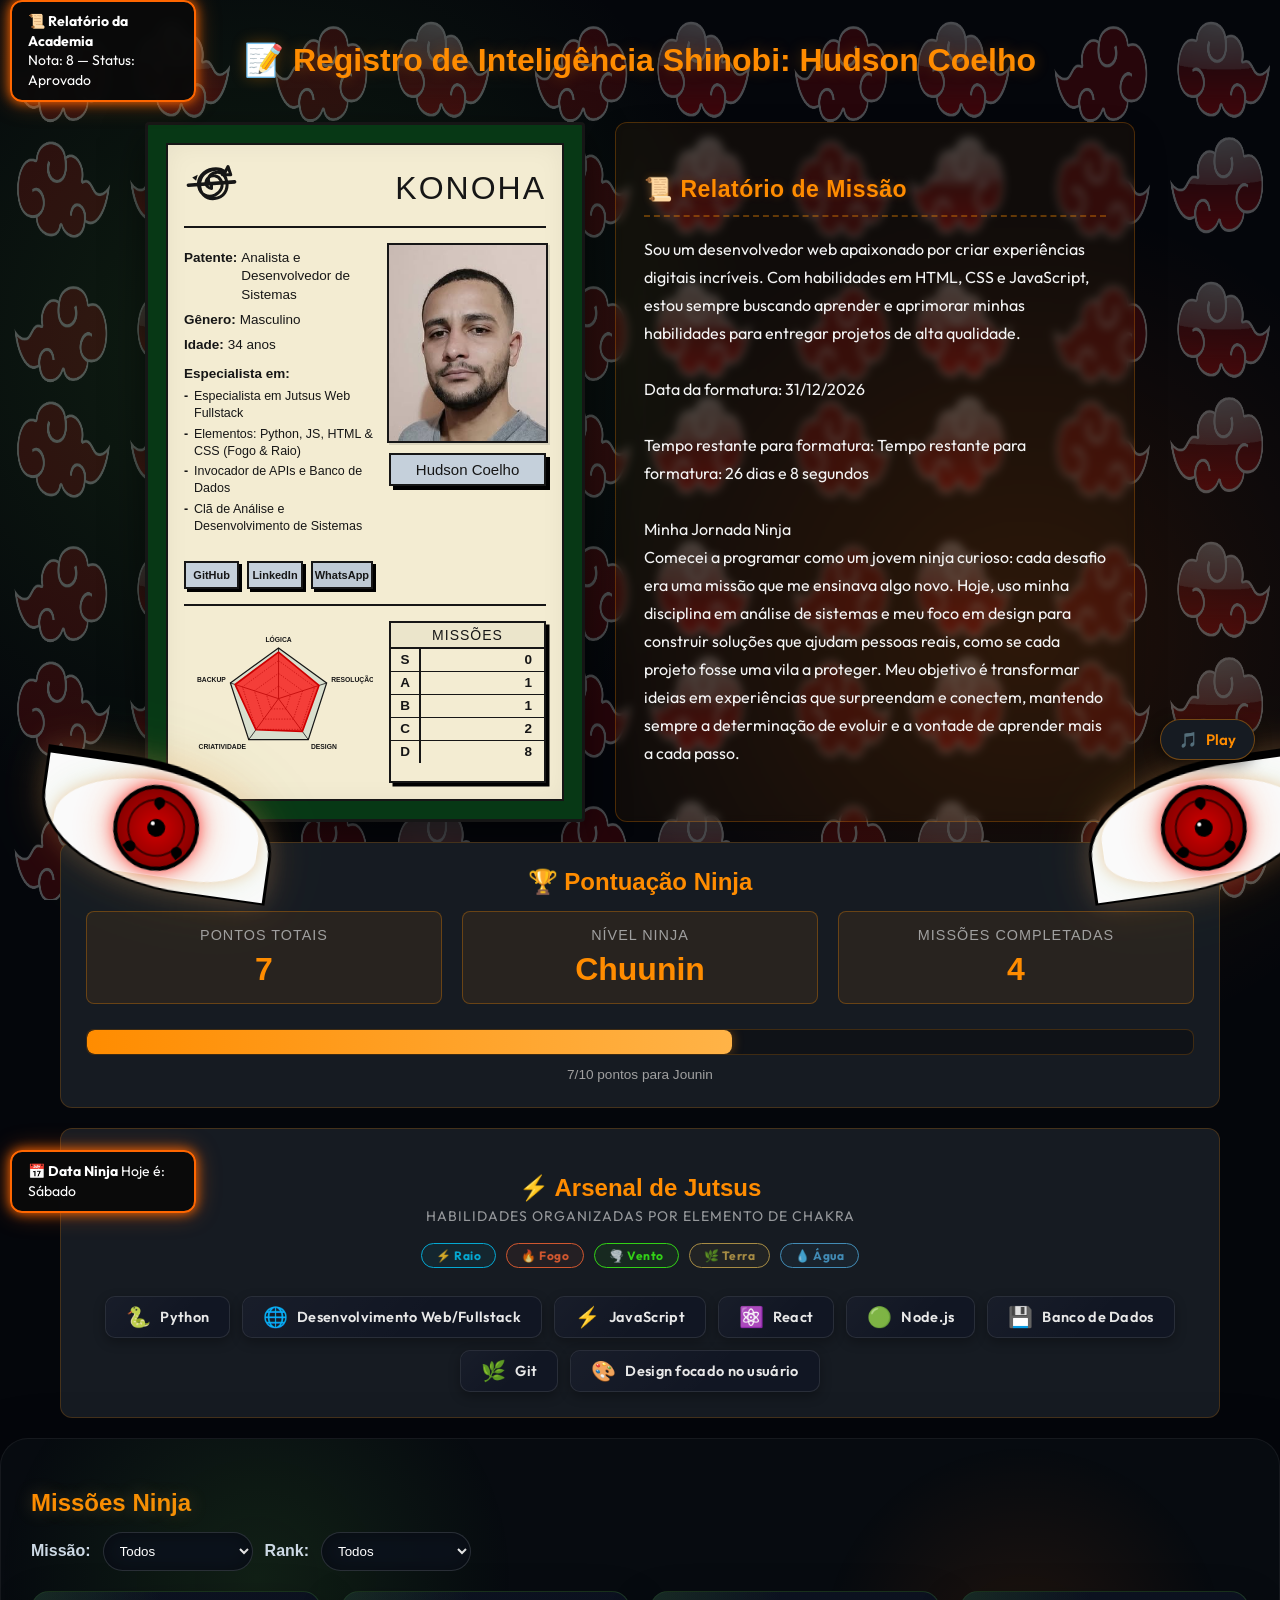
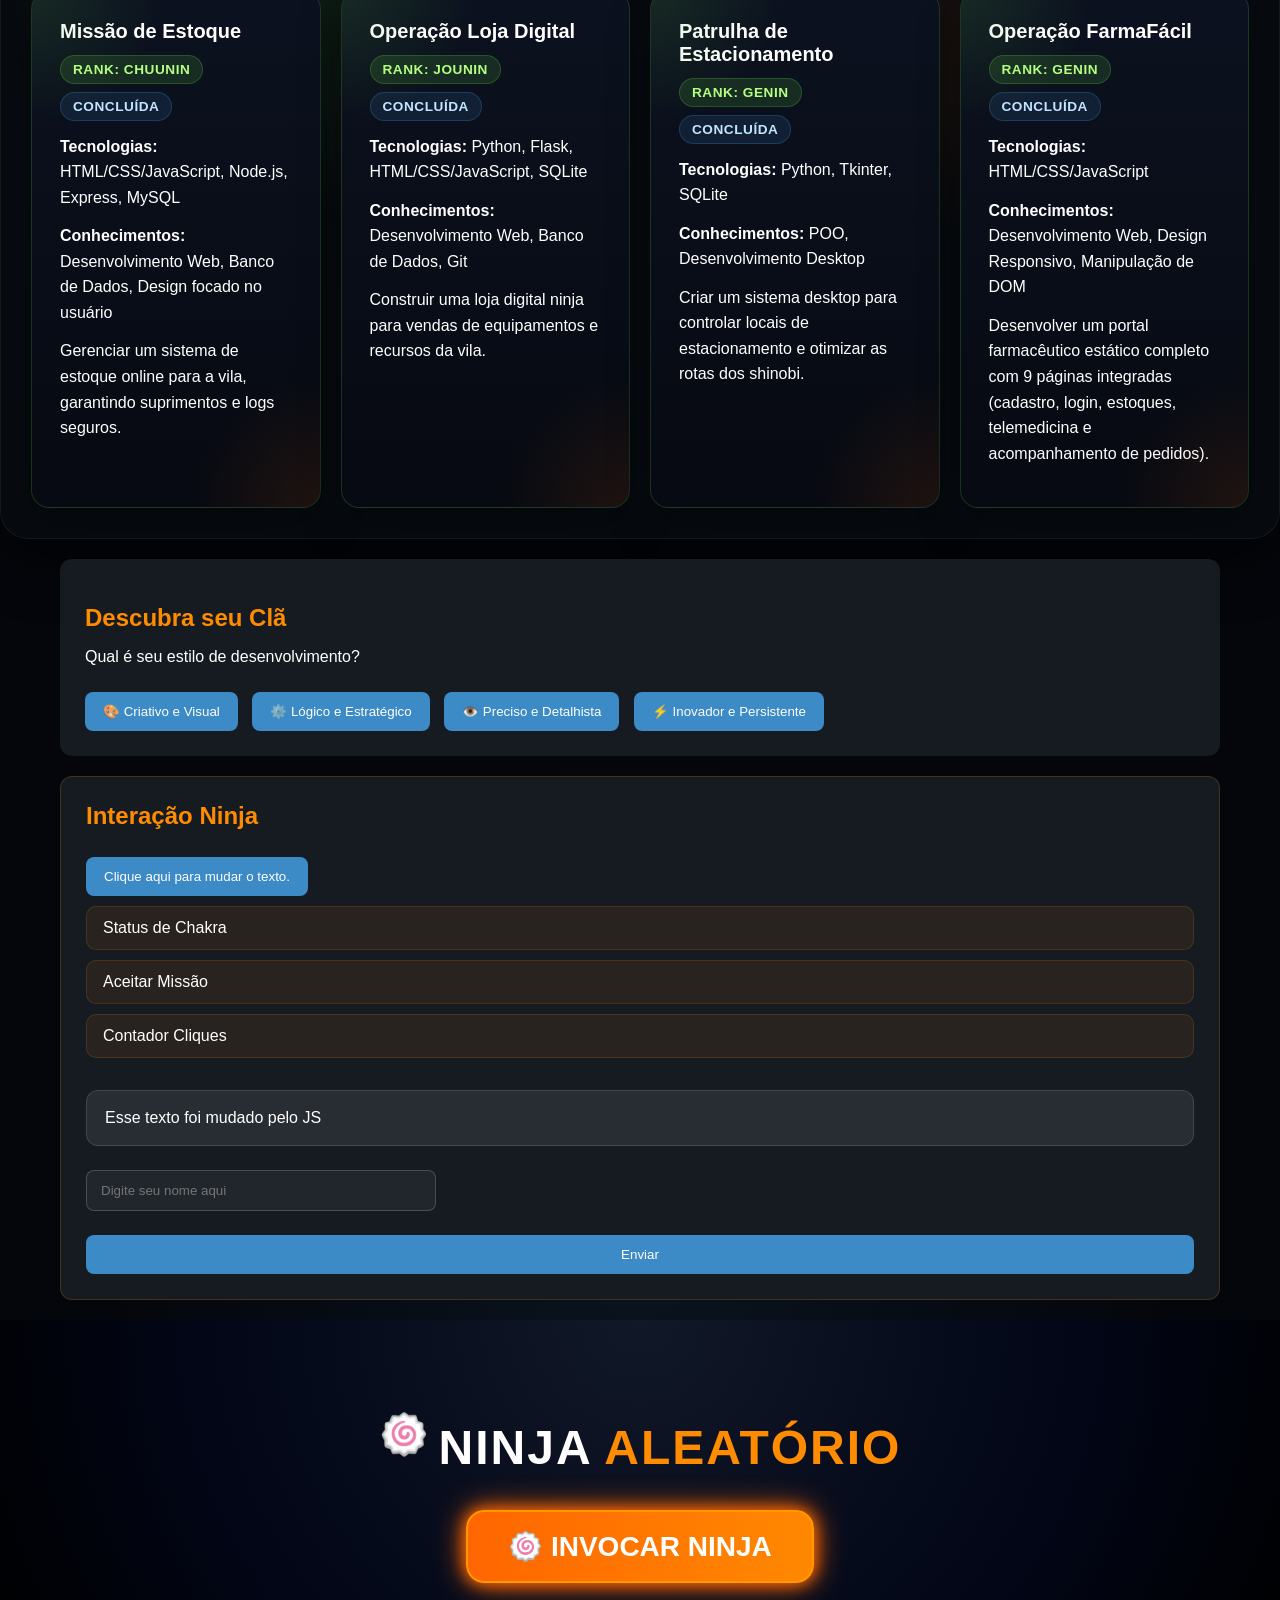
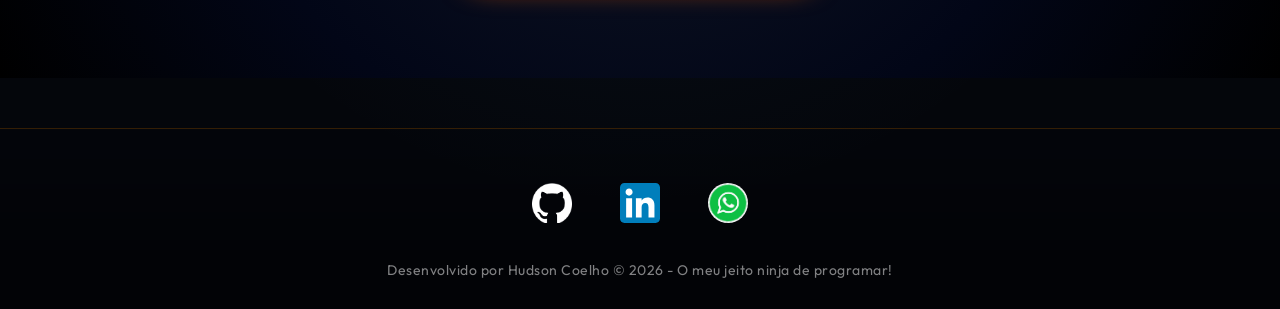
==== commit 8402c0e3: "Corrige caminhos absolutos para relativos" ====
--- a/Portfolio/index.html
+++ b/Portfolio/index.html
@@ -5,7 +5,7 @@
     <meta name="viewport" content="width=device-width, initial-scale=1.0" />
     <title>Hudson Coelho</title>
 
-    <link rel="stylesheet" href="/Portfolio/styles/styles.css" />
+    <link rel="stylesheet" href="styles/styles.css" />
   </head>
 
   <body>
@@ -110,7 +110,7 @@
             <!-- Coluna Direita: Foto de Perfil e Placa de Nome -->
             <div class="databook-right-col">
               <div class="databook-photo-container">
-                <img src="/Portfolio/img/perfil.jpg" alt="Hudson Coelho" />
+                <img src="img/perfil.jpg" alt="Hudson Coelho" />
               </div>
               <div class="databook-name-plate">
                 <span id="meuNome"></span>
@@ -393,7 +393,7 @@
         target="_blank"
         rel="noopener noreferrer"
       >
-        <img src="/Portfolio/img/github-mark-white.png" alt="GitHub" />
+        <img src="img/github-mark-white.png" alt="GitHub" />
       </a>
 
       <a
@@ -401,7 +401,7 @@
         target="_blank"
         rel="noopener noreferrer"
       >
-        <img src="/Portfolio/img/LinkedIn_icon.svg" alt="LinkedIn" />
+        <img src="img/LinkedIn_icon.svg" alt="LinkedIn" />
       </a>
 
       <a
@@ -410,7 +410,7 @@
         rel="noopener noreferrer"
       >
         <img
-          src="/Portfolio/img/whatsapp.jpg"
+          src="img/whatsapp.jpg"
           alt="WhatsApp"
           style="border-radius: 50%"
         />
@@ -425,13 +425,13 @@
 
     <!-- Controle de Música Ninja -->
     <audio id="bgMusic" loop>
-      <source src="/Portfolio/audio/tema-pain.mp3" type="audio/mpeg" />
+      <source src="audio/tema-pain.mp3" type="audio/mpeg" />
     </audio>
     <button id="btnMusic" class="music-btn" title="Tocar Tema do Pain">
       <span class="music-icon">🎵</span>
       <span class="music-text">Play</span>
     </button>
 
-    <script src="/Portfolio/scripts/script.js"></script>
+    <script src="scripts/script.js"></script>
   </body>
 </html>
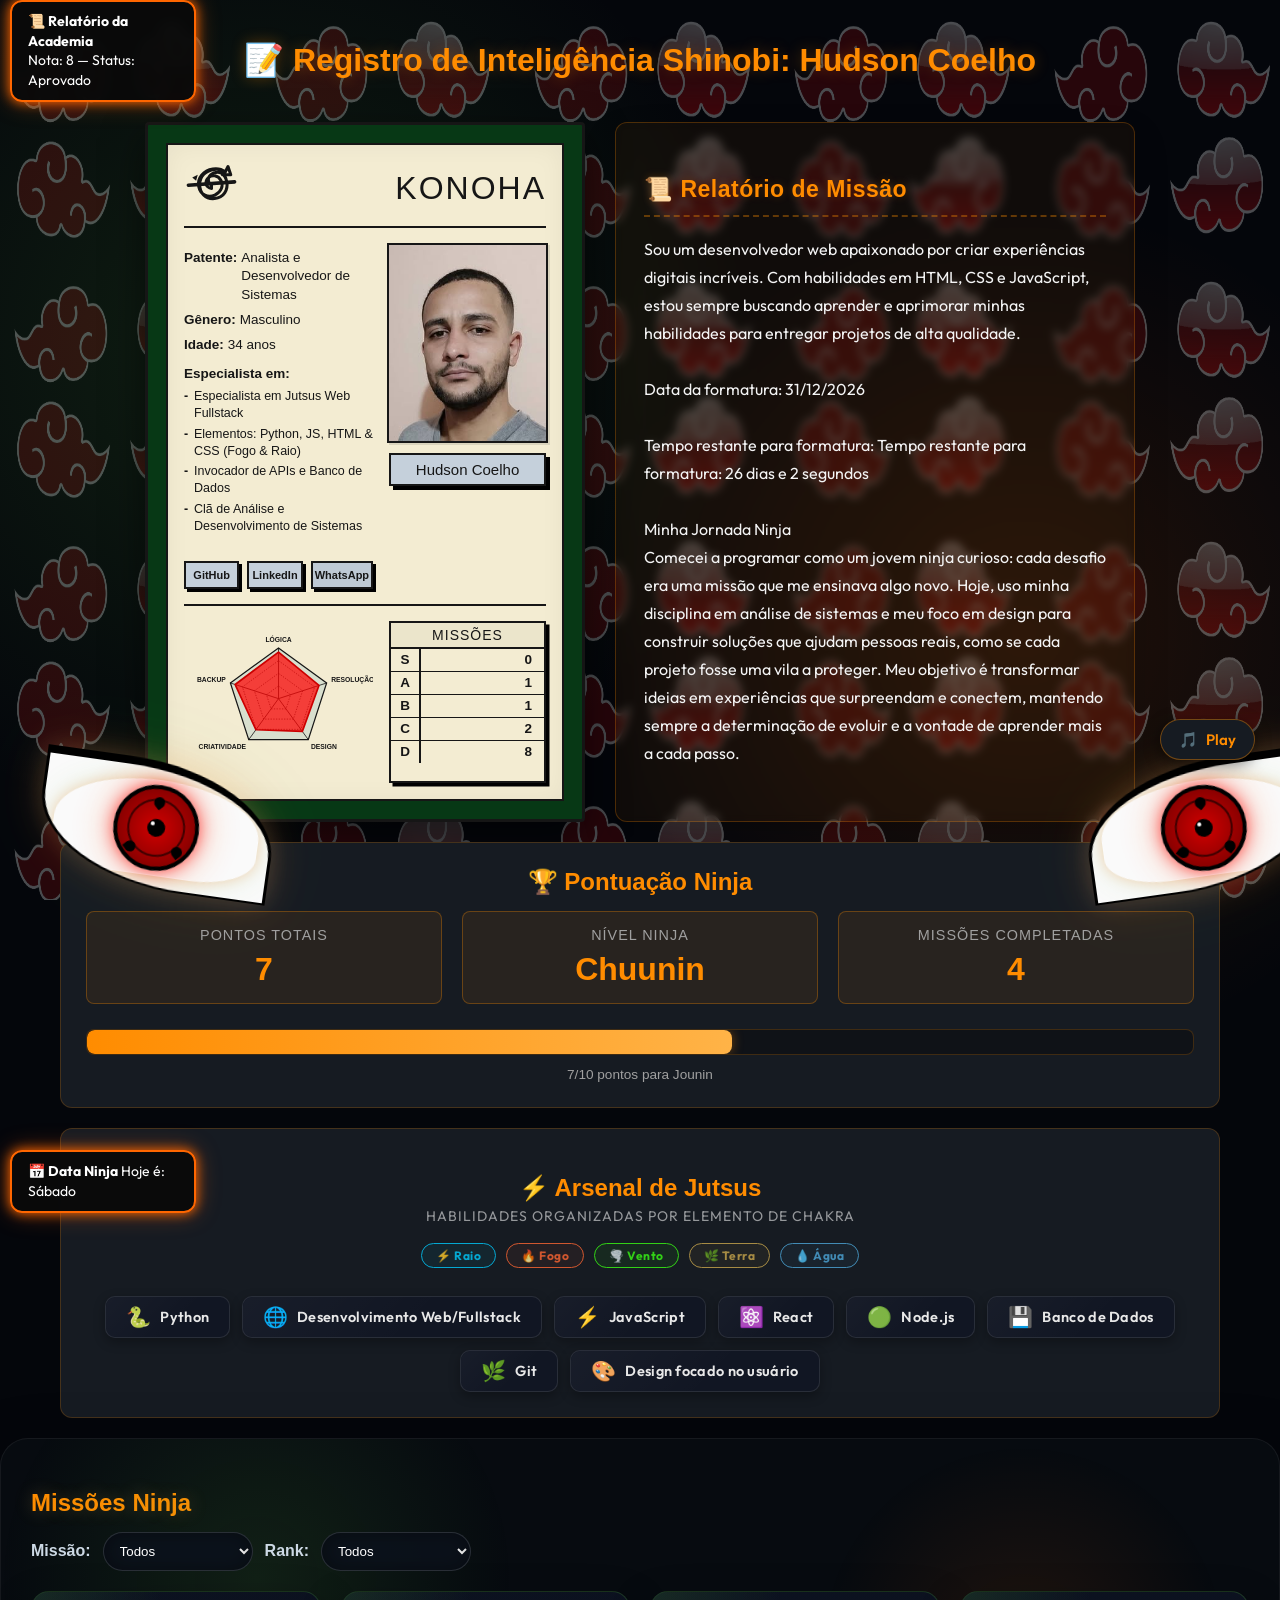
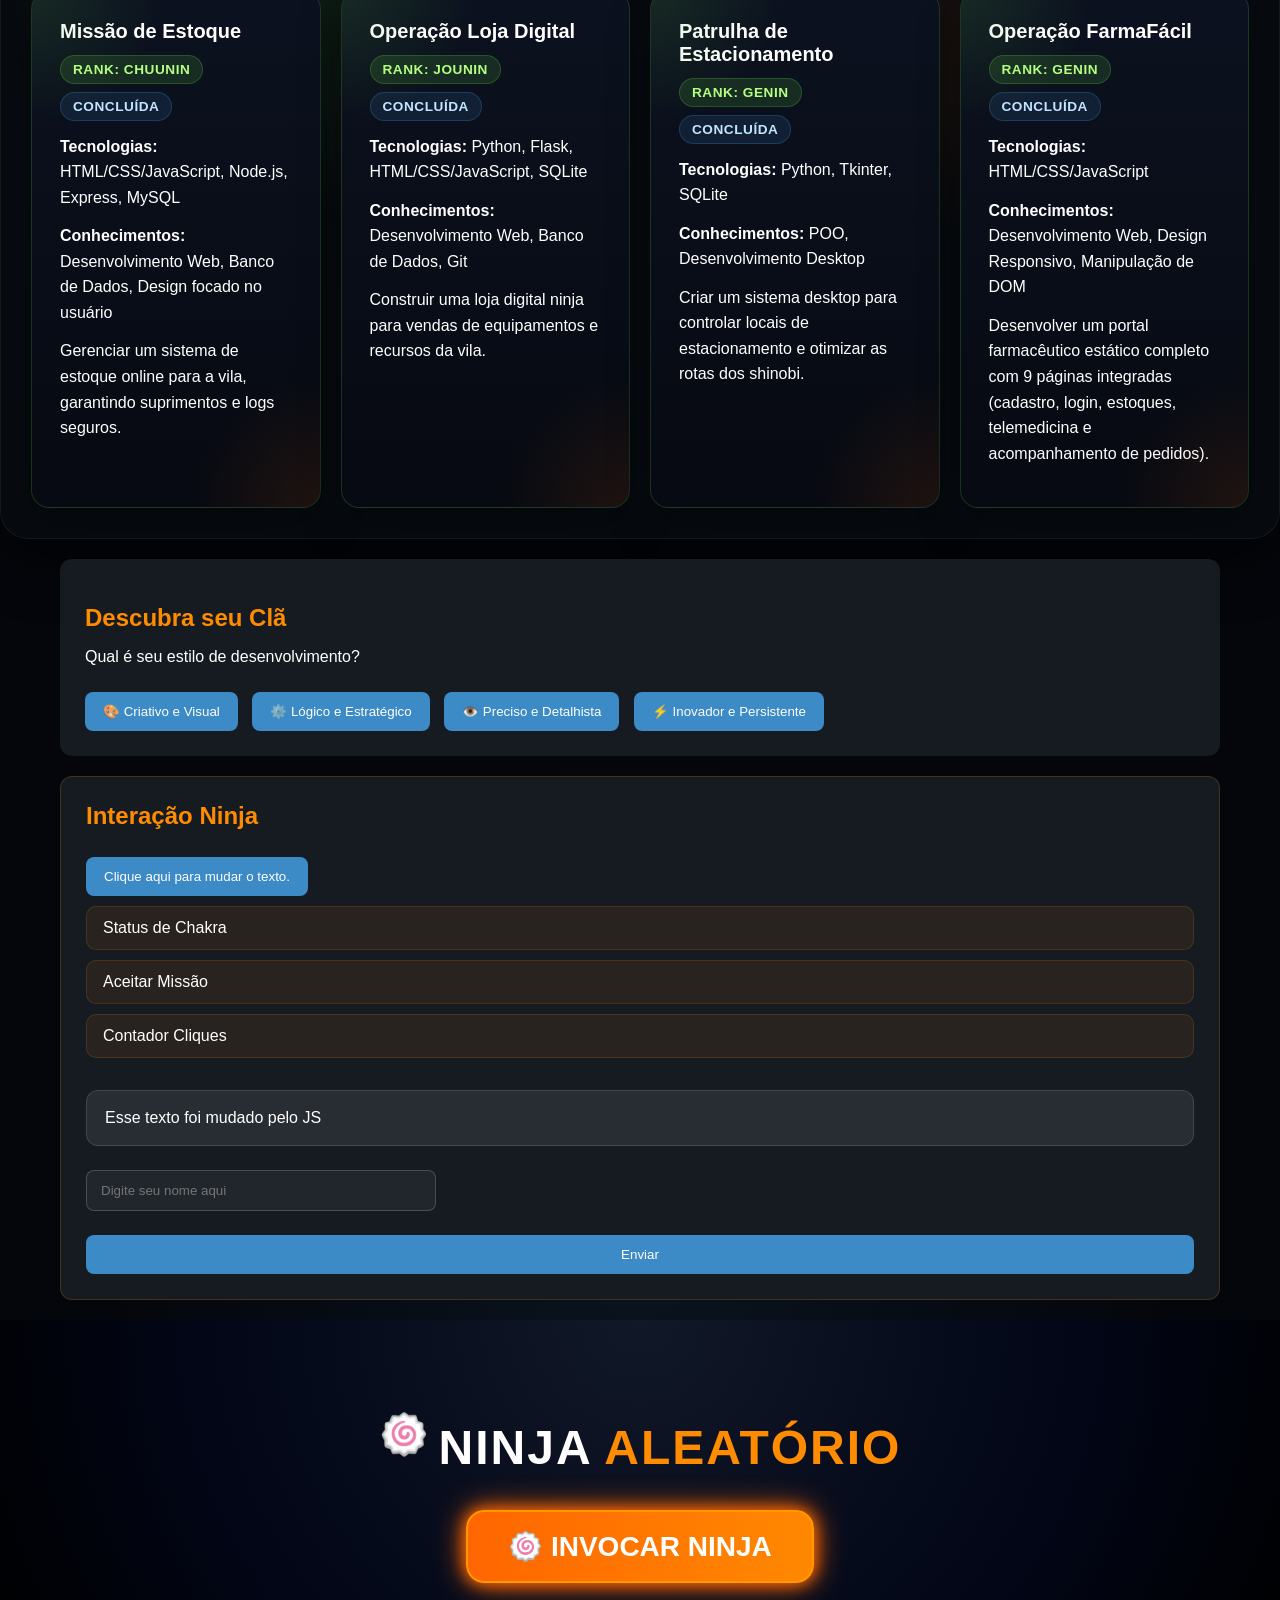
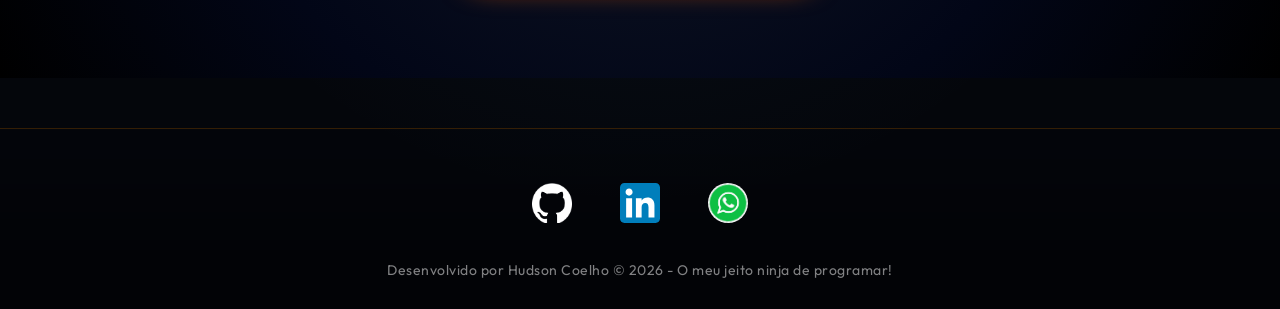
==== commit 43c6ea8d: "Adiciona favicon SVG personalizado e atualiza README" ====
--- a/Portfolio/index.html
+++ b/Portfolio/index.html
@@ -3,7 +3,8 @@
   <head>
     <meta charset="UTF-8" />
     <meta name="viewport" content="width=device-width, initial-scale=1.0" />
-    <title>Hudson Coelho</title>
+    <title>Hudson Coelho | Portfólio Ninja - Desenvolvedor Fullstack</title>
+    <link rel="icon" type="image/svg+xml" href="img/favicon.svg" />
 
     <link rel="stylesheet" href="styles/styles.css" />
   </head>
@@ -409,11 +410,7 @@
         target="_blank"
         rel="noopener noreferrer"
       >
-        <img
-          src="img/whatsapp.jpg"
-          alt="WhatsApp"
-          style="border-radius: 50%"
-        />
+        <img src="img/whatsapp.jpg" alt="WhatsApp" style="border-radius: 50%" />
       </a>
     </footer>
     <div class="footer-bottom">
